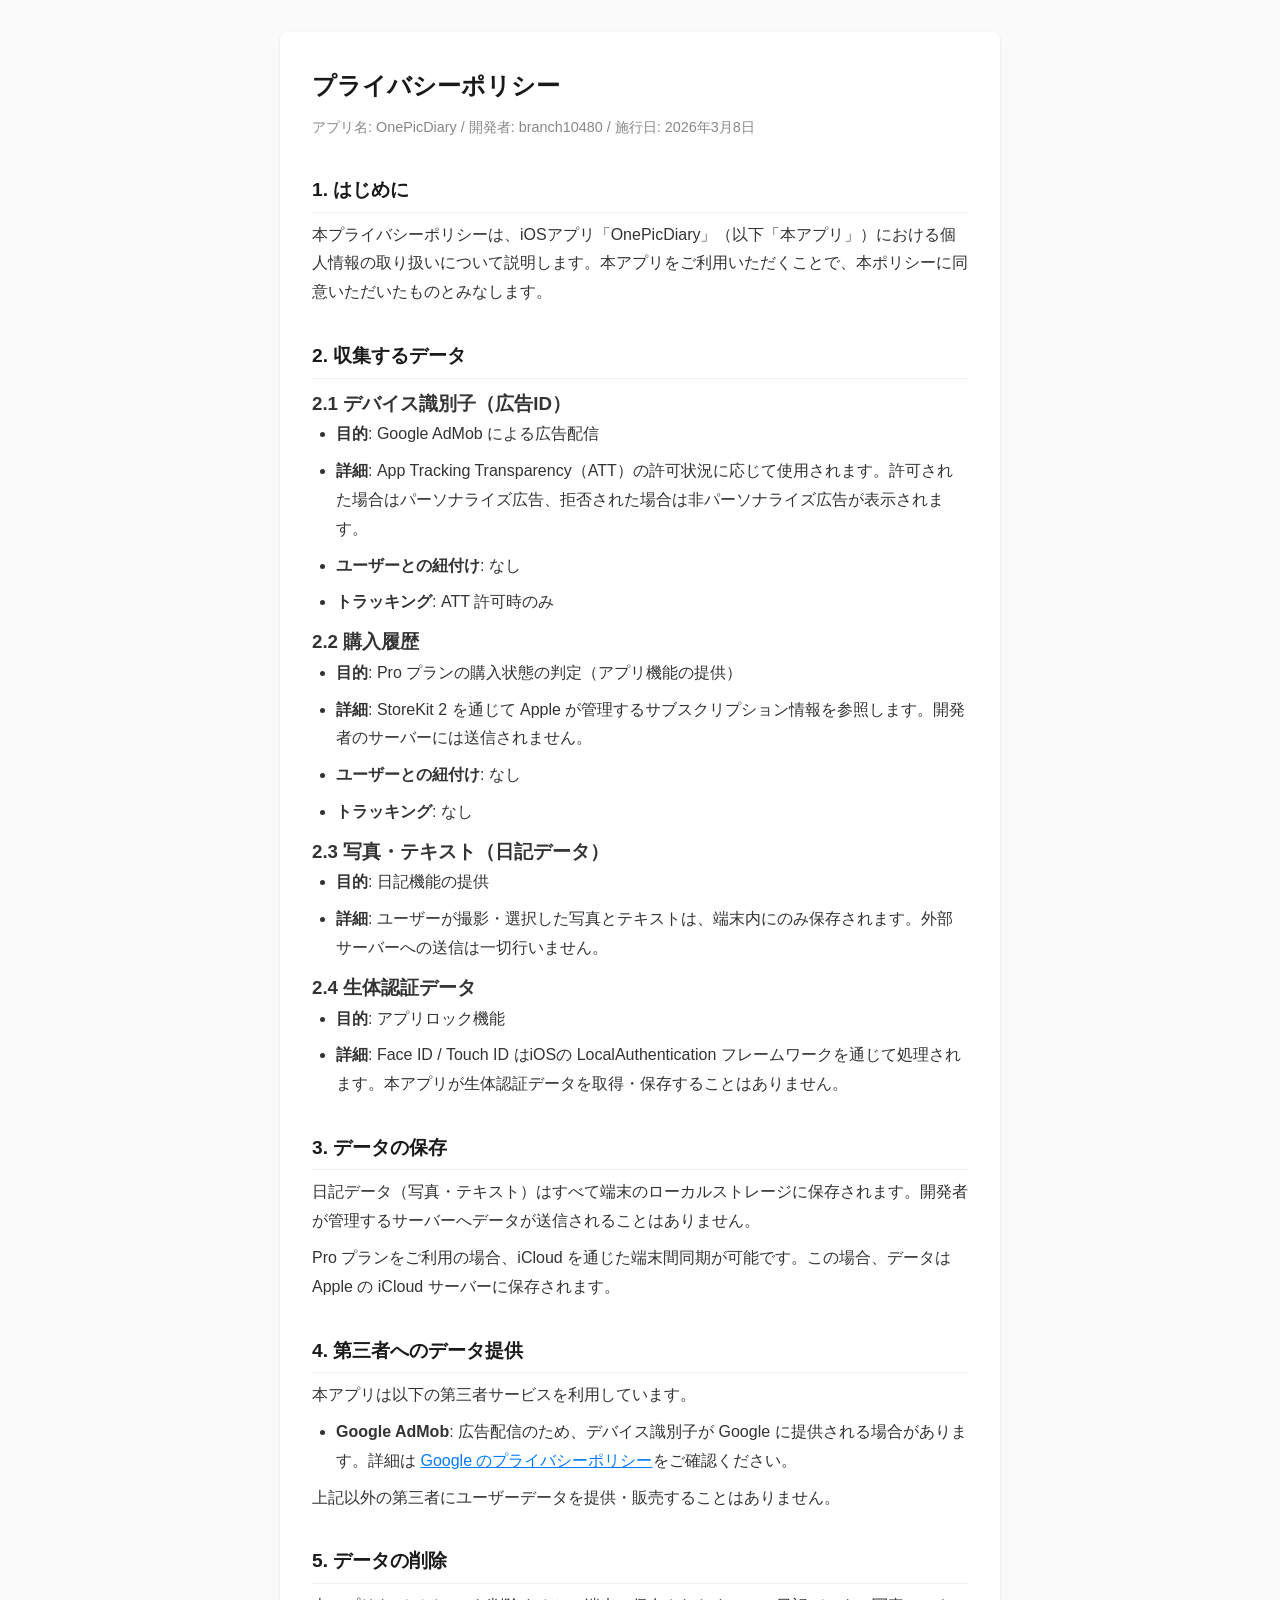
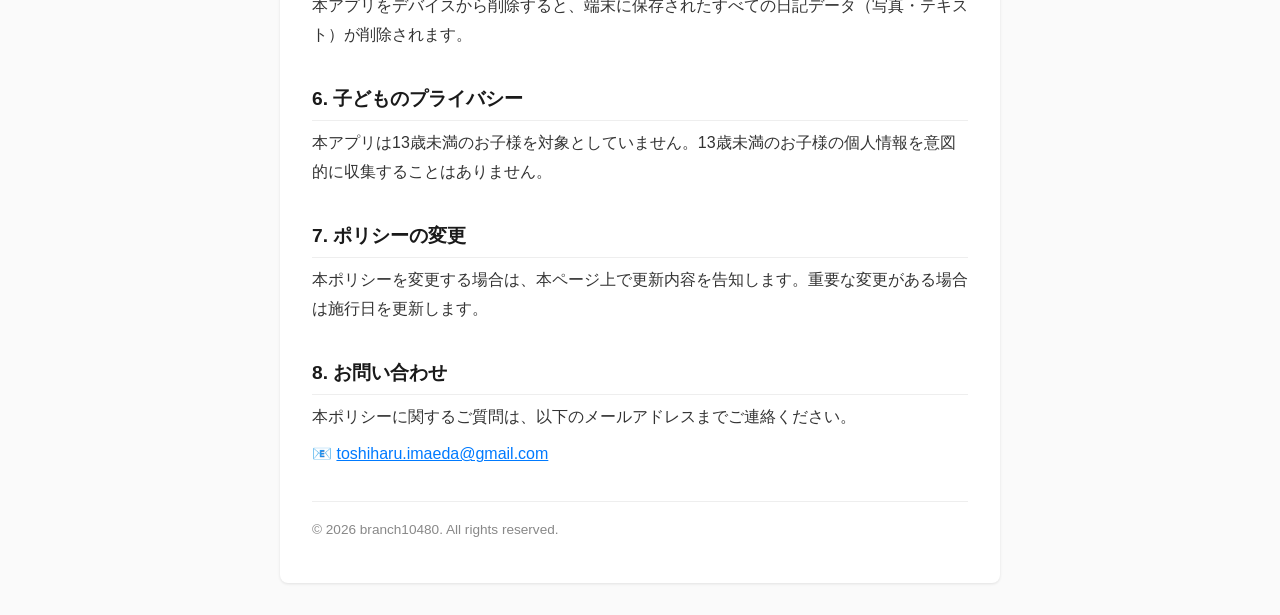
==== privacy-policy.html @ e44a667a "Add privacy policy page for OnePicDiary Japanese privacy policy covering AdMob, StoreKit 2 subscript" ====
<!DOCTYPE html>
<html lang="ja">
<head>
  <meta charset="UTF-8">
  <meta name="viewport" content="width=device-width, initial-scale=1.0">
  <title>プライバシーポリシー - OnePicDiary</title>
  <link rel="stylesheet" href="style.css">
</head>
<body>
  <div class="container">
    <h1>プライバシーポリシー</h1>
    <p class="meta">アプリ名: OnePicDiary / 開発者: branch10480 / 施行日: 2026年3月8日</p>

    <h2>1. はじめに</h2>
    <p>本プライバシーポリシーは、iOSアプリ「OnePicDiary」（以下「本アプリ」）における個人情報の取り扱いについて説明します。本アプリをご利用いただくことで、本ポリシーに同意いただいたものとみなします。</p>

    <h2>2. 収集するデータ</h2>

    <h3>2.1 デバイス識別子（広告ID）</h3>
    <ul>
      <li><strong>目的</strong>: Google AdMob による広告配信</li>
      <li><strong>詳細</strong>: App Tracking Transparency（ATT）の許可状況に応じて使用されます。許可された場合はパーソナライズ広告、拒否された場合は非パーソナライズ広告が表示されます。</li>
      <li><strong>ユーザーとの紐付け</strong>: なし</li>
      <li><strong>トラッキング</strong>: ATT 許可時のみ</li>
    </ul>

    <h3>2.2 購入履歴</h3>
    <ul>
      <li><strong>目的</strong>: Pro プランの購入状態の判定（アプリ機能の提供）</li>
      <li><strong>詳細</strong>: StoreKit 2 を通じて Apple が管理するサブスクリプション情報を参照します。開発者のサーバーには送信されません。</li>
      <li><strong>ユーザーとの紐付け</strong>: なし</li>
      <li><strong>トラッキング</strong>: なし</li>
    </ul>

    <h3>2.3 写真・テキスト（日記データ）</h3>
    <ul>
      <li><strong>目的</strong>: 日記機能の提供</li>
      <li><strong>詳細</strong>: ユーザーが撮影・選択した写真とテキストは、端末内にのみ保存されます。外部サーバーへの送信は一切行いません。</li>
    </ul>

    <h3>2.4 生体認証データ</h3>
    <ul>
      <li><strong>目的</strong>: アプリロック機能</li>
      <li><strong>詳細</strong>: Face ID / Touch ID はiOSの LocalAuthentication フレームワークを通じて処理されます。本アプリが生体認証データを取得・保存することはありません。</li>
    </ul>

    <h2>3. データの保存</h2>
    <p>日記データ（写真・テキスト）はすべて端末のローカルストレージに保存されます。開発者が管理するサーバーへデータが送信されることはありません。</p>
    <p>Pro プランをご利用の場合、iCloud を通じた端末間同期が可能です。この場合、データは Apple の iCloud サーバーに保存されます。</p>

    <h2>4. 第三者へのデータ提供</h2>
    <p>本アプリは以下の第三者サービスを利用しています。</p>
    <ul>
      <li><strong>Google AdMob</strong>: 広告配信のため、デバイス識別子が Google に提供される場合があります。詳細は <a href="https://policies.google.com/privacy" target="_blank" rel="noopener">Google のプライバシーポリシー</a>をご確認ください。</li>
    </ul>
    <p>上記以外の第三者にユーザーデータを提供・販売することはありません。</p>

    <h2>5. データの削除</h2>
    <p>本アプリをデバイスから削除すると、端末に保存されたすべての日記データ（写真・テキスト）が削除されます。</p>

    <h2>6. 子どものプライバシー</h2>
    <p>本アプリは13歳未満のお子様を対象としていません。13歳未満のお子様の個人情報を意図的に収集することはありません。</p>

    <h2>7. ポリシーの変更</h2>
    <p>本ポリシーを変更する場合は、本ページ上で更新内容を告知します。重要な変更がある場合は施行日を更新します。</p>

    <h2>8. お問い合わせ</h2>
    <p>本ポリシーに関するご質問は、以下のメールアドレスまでご連絡ください。</p>
    <p>📧 <a href="mailto:toshiharu.imaeda@gmail.com">toshiharu.imaeda@gmail.com</a></p>

    <footer>
      <p>&copy; 2026 branch10480. All rights reserved.</p>
    </footer>
  </div>
</body>
</html>
---- style.css ----
* {
  margin: 0;
  padding: 0;
  box-sizing: border-box;
}

body {
  font-family: -apple-system, BlinkMacSystemFont, "Hiragino Sans", "Hiragino Kaku Gothic ProN", Meiryo, sans-serif;
  line-height: 1.8;
  color: #333;
  background-color: #fafafa;
  padding: 2rem 1rem;
}

.container {
  max-width: 720px;
  margin: 0 auto;
  background: #fff;
  padding: 2rem;
  border-radius: 8px;
  box-shadow: 0 1px 3px rgba(0, 0, 0, 0.1);
}

h1 {
  font-size: 1.5rem;
  margin-bottom: 0.5rem;
  color: #1a1a1a;
}

h2 {
  font-size: 1.2rem;
  margin-top: 2rem;
  margin-bottom: 0.5rem;
  color: #1a1a1a;
  border-bottom: 1px solid #eee;
  padding-bottom: 0.25rem;
}

p, li {
  margin-bottom: 0.5rem;
}

ul {
  padding-left: 1.5rem;
}

.meta {
  color: #888;
  font-size: 0.9rem;
  margin-bottom: 1.5rem;
}

a {
  color: #007aff;
}

footer {
  margin-top: 2rem;
  padding-top: 1rem;
  border-top: 1px solid #eee;
  font-size: 0.85rem;
  color: #888;
}
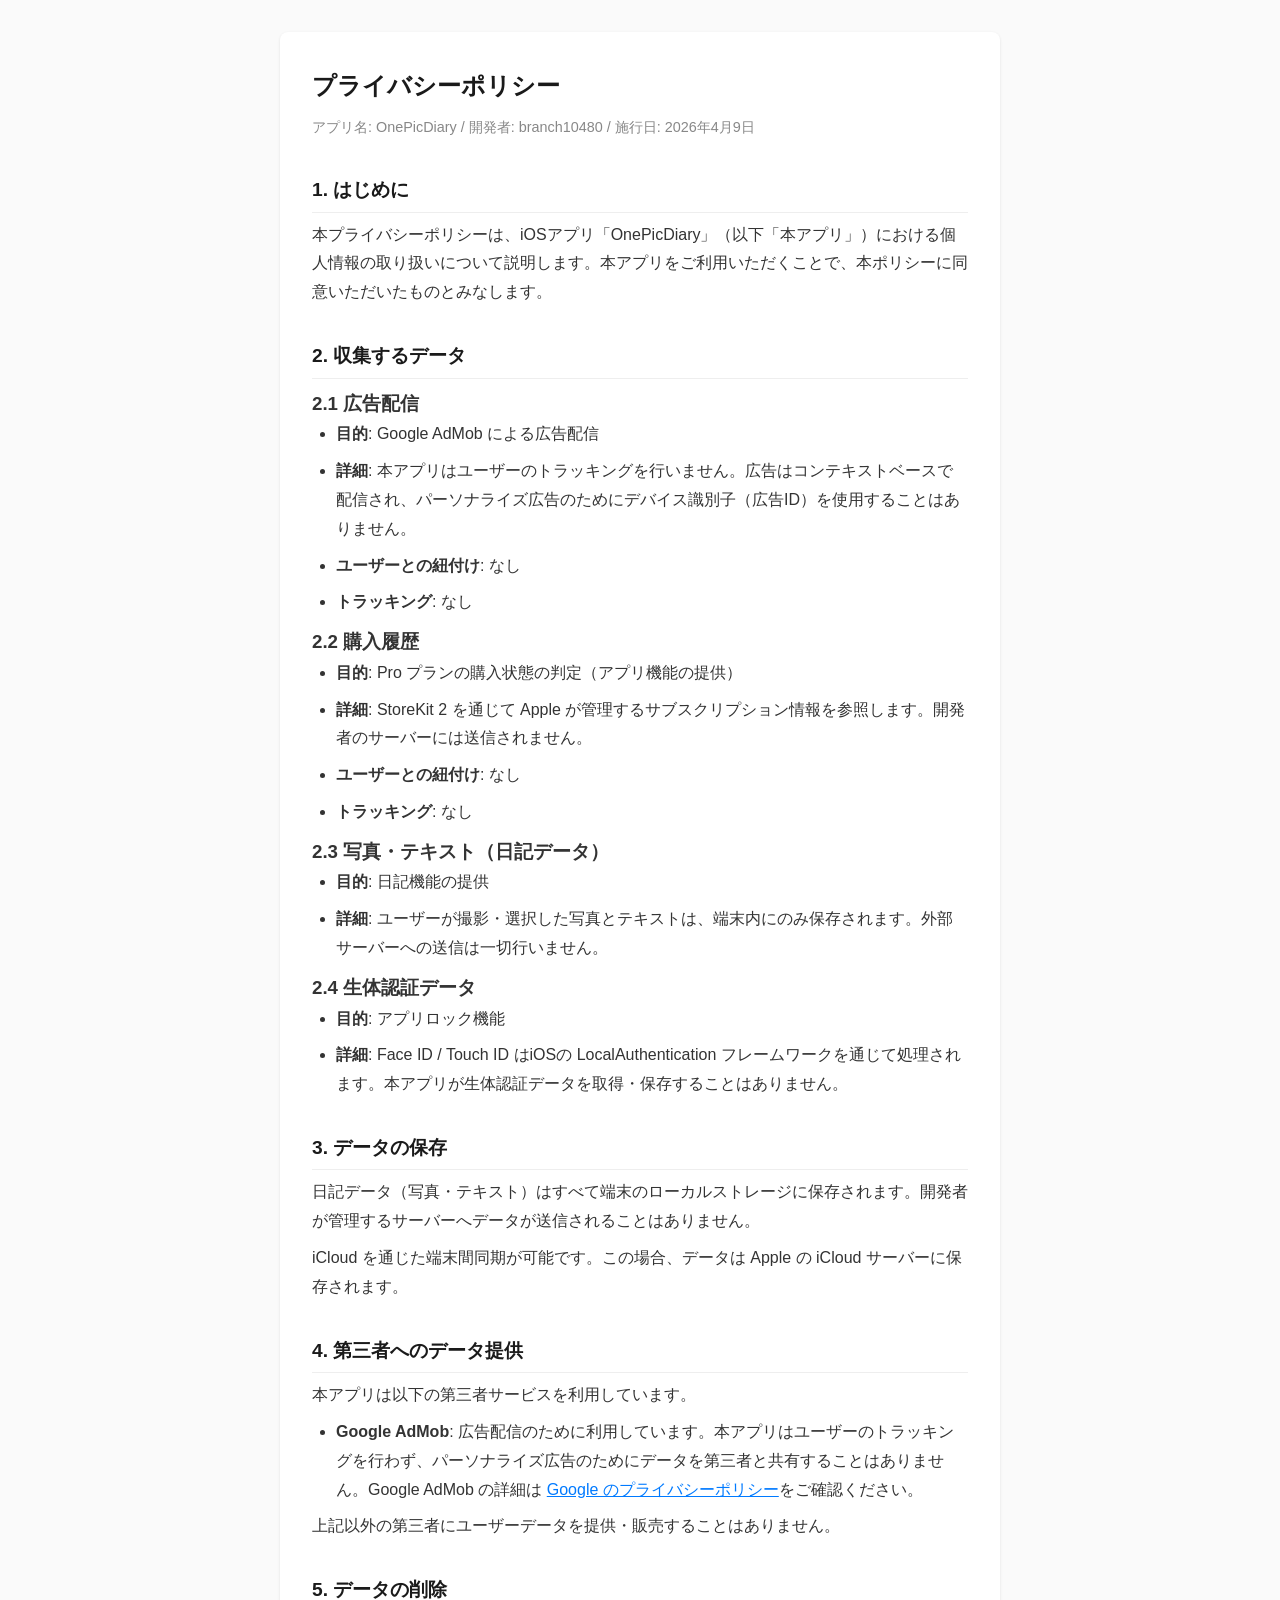
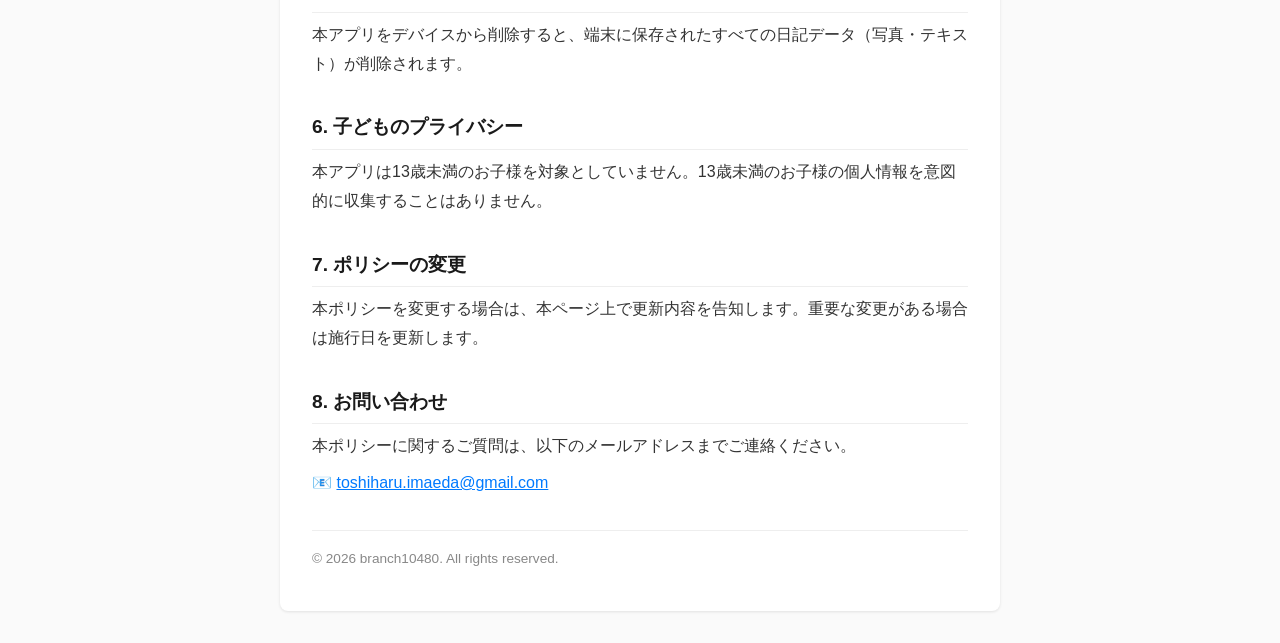
==== commit dba0972e: "fix: remove ATT references from privacy policy and update iCloud sync description - Remove App Track" ====
--- a/privacy-policy.html
+++ b/privacy-policy.html
@@ -9,19 +9,19 @@
 <body>
   <div class="container">
     <h1>プライバシーポリシー</h1>
-    <p class="meta">アプリ名: OnePicDiary / 開発者: branch10480 / 施行日: 2026年3月8日</p>
+    <p class="meta">アプリ名: OnePicDiary / 開発者: branch10480 / 施行日: 2026年4月9日</p>
 
     <h2>1. はじめに</h2>
     <p>本プライバシーポリシーは、iOSアプリ「OnePicDiary」（以下「本アプリ」）における個人情報の取り扱いについて説明します。本アプリをご利用いただくことで、本ポリシーに同意いただいたものとみなします。</p>
 
     <h2>2. 収集するデータ</h2>
 
-    <h3>2.1 デバイス識別子（広告ID）</h3>
+    <h3>2.1 広告配信</h3>
     <ul>
       <li><strong>目的</strong>: Google AdMob による広告配信</li>
-      <li><strong>詳細</strong>: App Tracking Transparency（ATT）の許可状況に応じて使用されます。許可された場合はパーソナライズ広告、拒否された場合は非パーソナライズ広告が表示されます。</li>
+      <li><strong>詳細</strong>: 本アプリはユーザーのトラッキングを行いません。広告はコンテキストベースで配信され、パーソナライズ広告のためにデバイス識別子（広告ID）を使用することはありません。</li>
       <li><strong>ユーザーとの紐付け</strong>: なし</li>
-      <li><strong>トラッキング</strong>: ATT 許可時のみ</li>
+      <li><strong>トラッキング</strong>: なし</li>
     </ul>
 
     <h3>2.2 購入履歴</h3>
@@ -46,12 +46,12 @@
 
     <h2>3. データの保存</h2>
     <p>日記データ（写真・テキスト）はすべて端末のローカルストレージに保存されます。開発者が管理するサーバーへデータが送信されることはありません。</p>
-    <p>Pro プランをご利用の場合、iCloud を通じた端末間同期が可能です。この場合、データは Apple の iCloud サーバーに保存されます。</p>
+    <p>iCloud を通じた端末間同期が可能です。この場合、データは Apple の iCloud サーバーに保存されます。</p>
 
     <h2>4. 第三者へのデータ提供</h2>
     <p>本アプリは以下の第三者サービスを利用しています。</p>
     <ul>
-      <li><strong>Google AdMob</strong>: 広告配信のため、デバイス識別子が Google に提供される場合があります。詳細は <a href="https://policies.google.com/privacy" target="_blank" rel="noopener">Google のプライバシーポリシー</a>をご確認ください。</li>
+      <li><strong>Google AdMob</strong>: 広告配信のために利用しています。本アプリはユーザーのトラッキングを行わず、パーソナライズ広告のためにデータを第三者と共有することはありません。Google AdMob の詳細は <a href="https://policies.google.com/privacy" target="_blank" rel="noopener">Google のプライバシーポリシー</a>をご確認ください。</li>
     </ul>
     <p>上記以外の第三者にユーザーデータを提供・販売することはありません。</p>
 
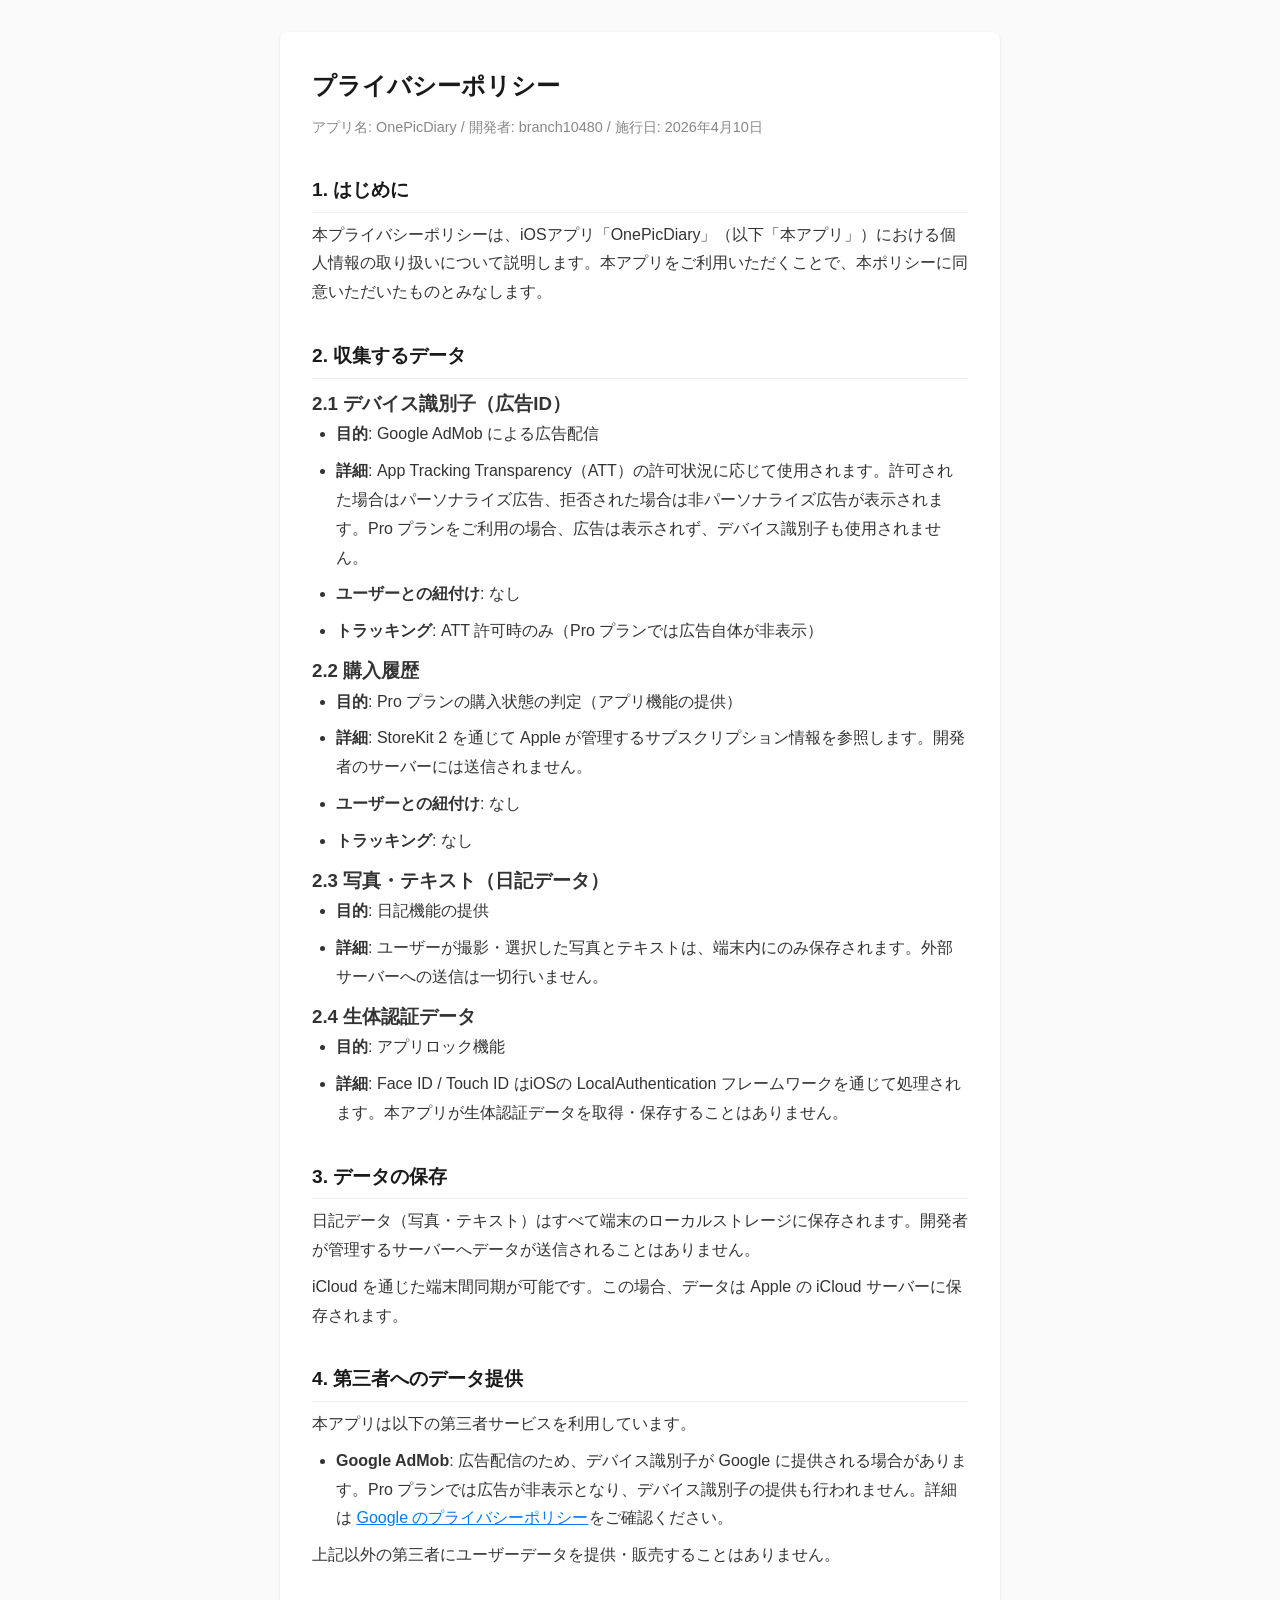
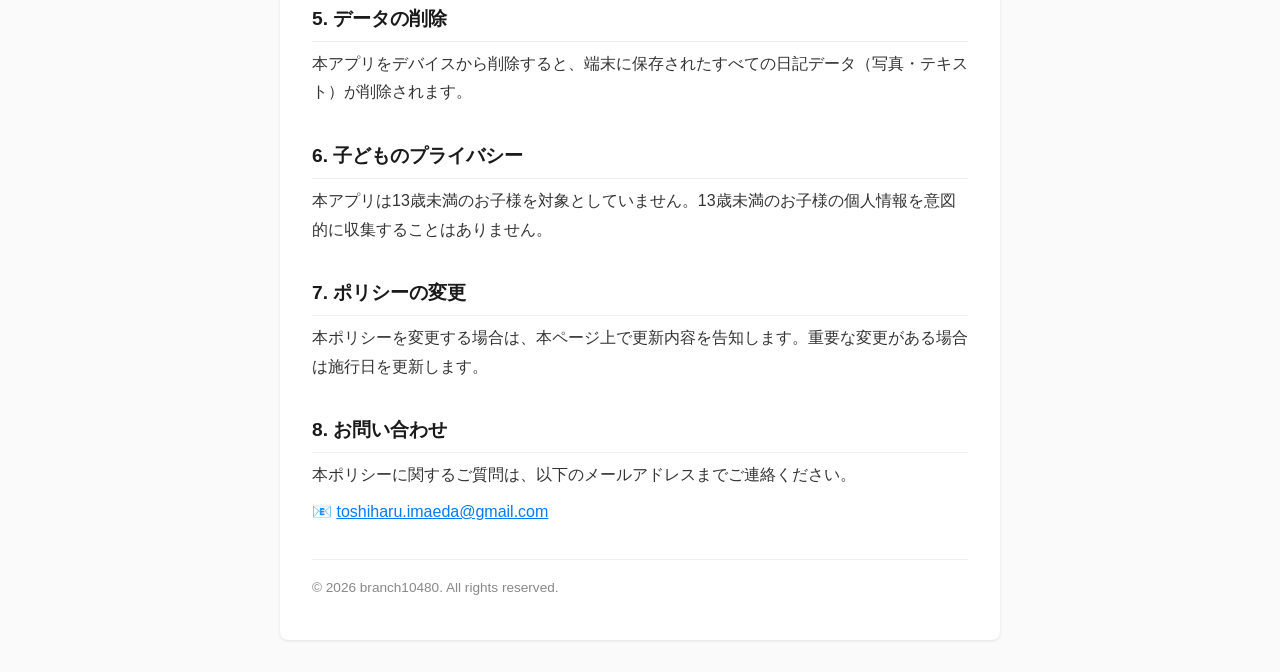
==== commit 38a89a13: "feat: v1.1 ATT復活に伴うプライバシーポリシー・利用規約の更新 - プライバシーポリシー: ATT・トラッキングの記述を復元、Pro広告除去を明記 - 利用規約: 「広告の表示」セクション" ====
--- a/privacy-policy.html
+++ b/privacy-policy.html
@@ -9,19 +9,19 @@
 <body>
   <div class="container">
     <h1>プライバシーポリシー</h1>
-    <p class="meta">アプリ名: OnePicDiary / 開発者: branch10480 / 施行日: 2026年4月9日</p>
+    <p class="meta">アプリ名: OnePicDiary / 開発者: branch10480 / 施行日: 2026年4月10日</p>
 
     <h2>1. はじめに</h2>
     <p>本プライバシーポリシーは、iOSアプリ「OnePicDiary」（以下「本アプリ」）における個人情報の取り扱いについて説明します。本アプリをご利用いただくことで、本ポリシーに同意いただいたものとみなします。</p>
 
     <h2>2. 収集するデータ</h2>
 
-    <h3>2.1 広告配信</h3>
+    <h3>2.1 デバイス識別子（広告ID）</h3>
     <ul>
       <li><strong>目的</strong>: Google AdMob による広告配信</li>
-      <li><strong>詳細</strong>: 本アプリはユーザーのトラッキングを行いません。広告はコンテキストベースで配信され、パーソナライズ広告のためにデバイス識別子（広告ID）を使用することはありません。</li>
+      <li><strong>詳細</strong>: App Tracking Transparency（ATT）の許可状況に応じて使用されます。許可された場合はパーソナライズ広告、拒否された場合は非パーソナライズ広告が表示されます。Pro プランをご利用の場合、広告は表示されず、デバイス識別子も使用されません。</li>
       <li><strong>ユーザーとの紐付け</strong>: なし</li>
-      <li><strong>トラッキング</strong>: なし</li>
+      <li><strong>トラッキング</strong>: ATT 許可時のみ（Pro プランでは広告自体が非表示）</li>
     </ul>
 
     <h3>2.2 購入履歴</h3>
@@ -51,7 +51,7 @@
     <h2>4. 第三者へのデータ提供</h2>
     <p>本アプリは以下の第三者サービスを利用しています。</p>
     <ul>
-      <li><strong>Google AdMob</strong>: 広告配信のために利用しています。本アプリはユーザーのトラッキングを行わず、パーソナライズ広告のためにデータを第三者と共有することはありません。Google AdMob の詳細は <a href="https://policies.google.com/privacy" target="_blank" rel="noopener">Google のプライバシーポリシー</a>をご確認ください。</li>
+      <li><strong>Google AdMob</strong>: 広告配信のため、デバイス識別子が Google に提供される場合があります。Pro プランでは広告が非表示となり、デバイス識別子の提供も行われません。詳細は <a href="https://policies.google.com/privacy" target="_blank" rel="noopener">Google のプライバシーポリシー</a>をご確認ください。</li>
     </ul>
     <p>上記以外の第三者にユーザーデータを提供・販売することはありません。</p>
 
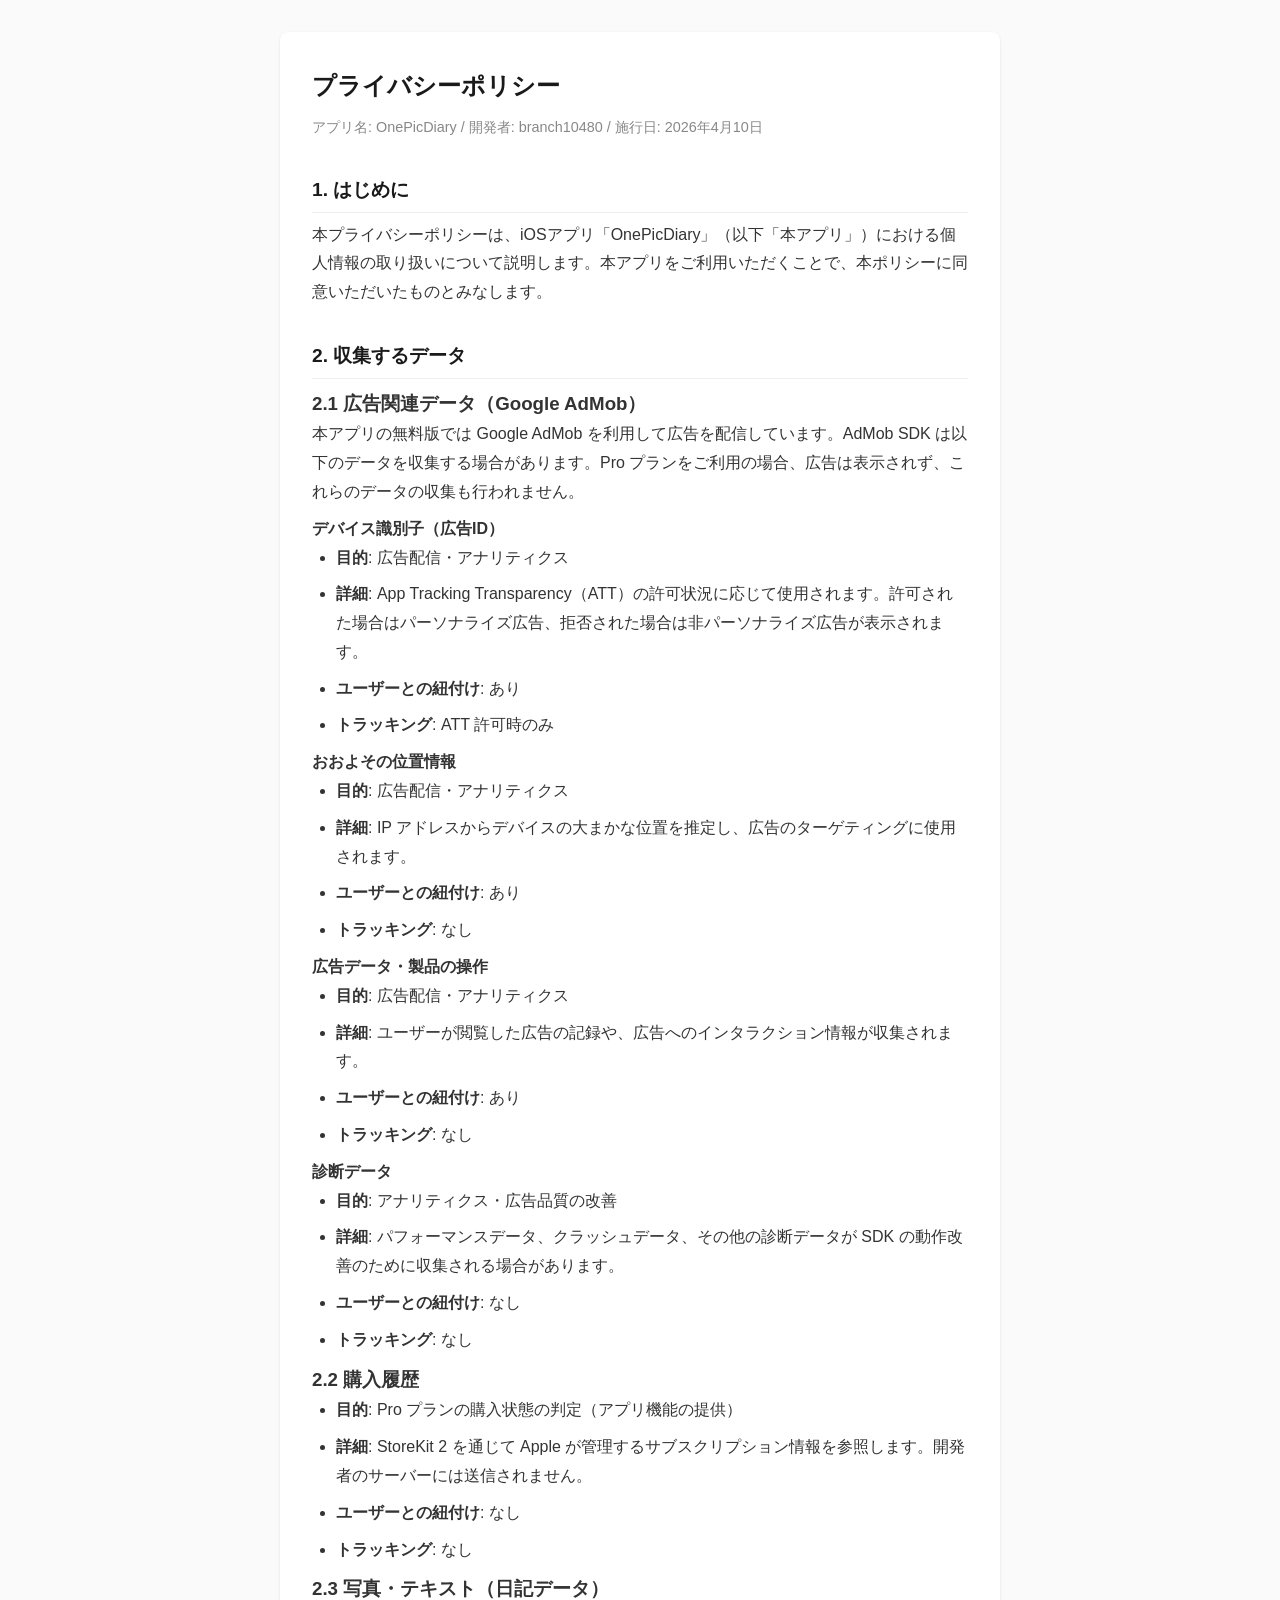
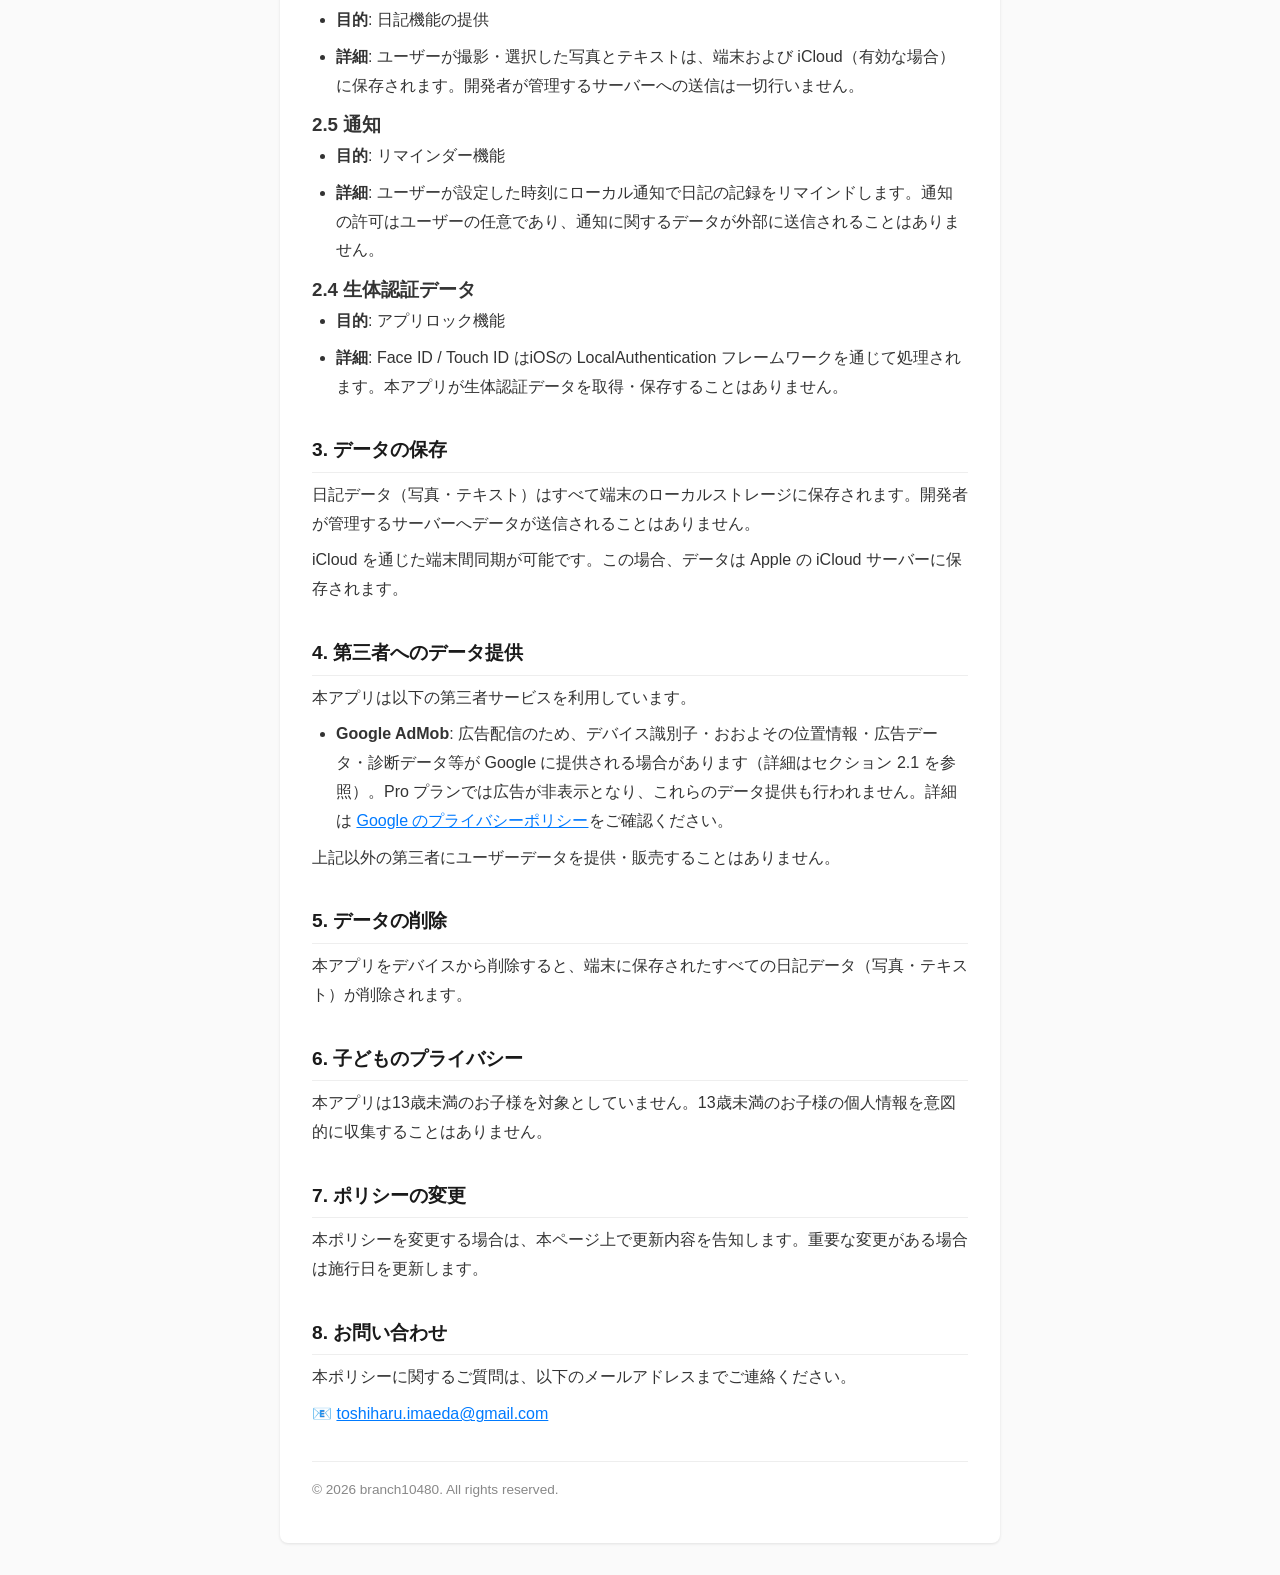
==== commit 7724f996: "fix: プライバシーポリシー・利用規約をアプリ仕様に合わせて修正 Co-Authored-By: Claude <noreply@anthropic.com>" ====
--- a/privacy-policy.html
+++ b/privacy-policy.html
@@ -16,12 +16,39 @@
 
     <h2>2. 収集するデータ</h2>
 
-    <h3>2.1 デバイス識別子（広告ID）</h3>
+    <h3>2.1 広告関連データ（Google AdMob）</h3>
+    <p>本アプリの無料版では Google AdMob を利用して広告を配信しています。AdMob SDK は以下のデータを収集する場合があります。Pro プランをご利用の場合、広告は表示されず、これらのデータの収集も行われません。</p>
+
+    <h4>デバイス識別子（広告ID）</h4>
     <ul>
-      <li><strong>目的</strong>: Google AdMob による広告配信</li>
-      <li><strong>詳細</strong>: App Tracking Transparency（ATT）の許可状況に応じて使用されます。許可された場合はパーソナライズ広告、拒否された場合は非パーソナライズ広告が表示されます。Pro プランをご利用の場合、広告は表示されず、デバイス識別子も使用されません。</li>
+      <li><strong>目的</strong>: 広告配信・アナリティクス</li>
+      <li><strong>詳細</strong>: App Tracking Transparency（ATT）の許可状況に応じて使用されます。許可された場合はパーソナライズ広告、拒否された場合は非パーソナライズ広告が表示されます。</li>
+      <li><strong>ユーザーとの紐付け</strong>: あり</li>
+      <li><strong>トラッキング</strong>: ATT 許可時のみ</li>
+    </ul>
+
+    <h4>おおよその位置情報</h4>
+    <ul>
+      <li><strong>目的</strong>: 広告配信・アナリティクス</li>
+      <li><strong>詳細</strong>: IP アドレスからデバイスの大まかな位置を推定し、広告のターゲティングに使用されます。</li>
+      <li><strong>ユーザーとの紐付け</strong>: あり</li>
+      <li><strong>トラッキング</strong>: なし</li>
+    </ul>
+
+    <h4>広告データ・製品の操作</h4>
+    <ul>
+      <li><strong>目的</strong>: 広告配信・アナリティクス</li>
+      <li><strong>詳細</strong>: ユーザーが閲覧した広告の記録や、広告へのインタラクション情報が収集されます。</li>
+      <li><strong>ユーザーとの紐付け</strong>: あり</li>
+      <li><strong>トラッキング</strong>: なし</li>
+    </ul>
+
+    <h4>診断データ</h4>
+    <ul>
+      <li><strong>目的</strong>: アナリティクス・広告品質の改善</li>
+      <li><strong>詳細</strong>: パフォーマンスデータ、クラッシュデータ、その他の診断データが SDK の動作改善のために収集される場合があります。</li>
       <li><strong>ユーザーとの紐付け</strong>: なし</li>
-      <li><strong>トラッキング</strong>: ATT 許可時のみ（Pro プランでは広告自体が非表示）</li>
+      <li><strong>トラッキング</strong>: なし</li>
     </ul>
 
     <h3>2.2 購入履歴</h3>
@@ -35,7 +62,13 @@
     <h3>2.3 写真・テキスト（日記データ）</h3>
     <ul>
       <li><strong>目的</strong>: 日記機能の提供</li>
-      <li><strong>詳細</strong>: ユーザーが撮影・選択した写真とテキストは、端末内にのみ保存されます。外部サーバーへの送信は一切行いません。</li>
+      <li><strong>詳細</strong>: ユーザーが撮影・選択した写真とテキストは、端末および iCloud（有効な場合）に保存されます。開発者が管理するサーバーへの送信は一切行いません。</li>
+    </ul>
+
+    <h3>2.5 通知</h3>
+    <ul>
+      <li><strong>目的</strong>: リマインダー機能</li>
+      <li><strong>詳細</strong>: ユーザーが設定した時刻にローカル通知で日記の記録をリマインドします。通知の許可はユーザーの任意であり、通知に関するデータが外部に送信されることはありません。</li>
     </ul>
 
     <h3>2.4 生体認証データ</h3>
@@ -51,7 +84,7 @@
     <h2>4. 第三者へのデータ提供</h2>
     <p>本アプリは以下の第三者サービスを利用しています。</p>
     <ul>
-      <li><strong>Google AdMob</strong>: 広告配信のため、デバイス識別子が Google に提供される場合があります。Pro プランでは広告が非表示となり、デバイス識別子の提供も行われません。詳細は <a href="https://policies.google.com/privacy" target="_blank" rel="noopener">Google のプライバシーポリシー</a>をご確認ください。</li>
+      <li><strong>Google AdMob</strong>: 広告配信のため、デバイス識別子・おおよその位置情報・広告データ・診断データ等が Google に提供される場合があります（詳細はセクション 2.1 を参照）。Pro プランでは広告が非表示となり、これらのデータ提供も行われません。詳細は <a href="https://policies.google.com/privacy" target="_blank" rel="noopener">Google のプライバシーポリシー</a>をご確認ください。</li>
     </ul>
     <p>上記以外の第三者にユーザーデータを提供・販売することはありません。</p>
 
